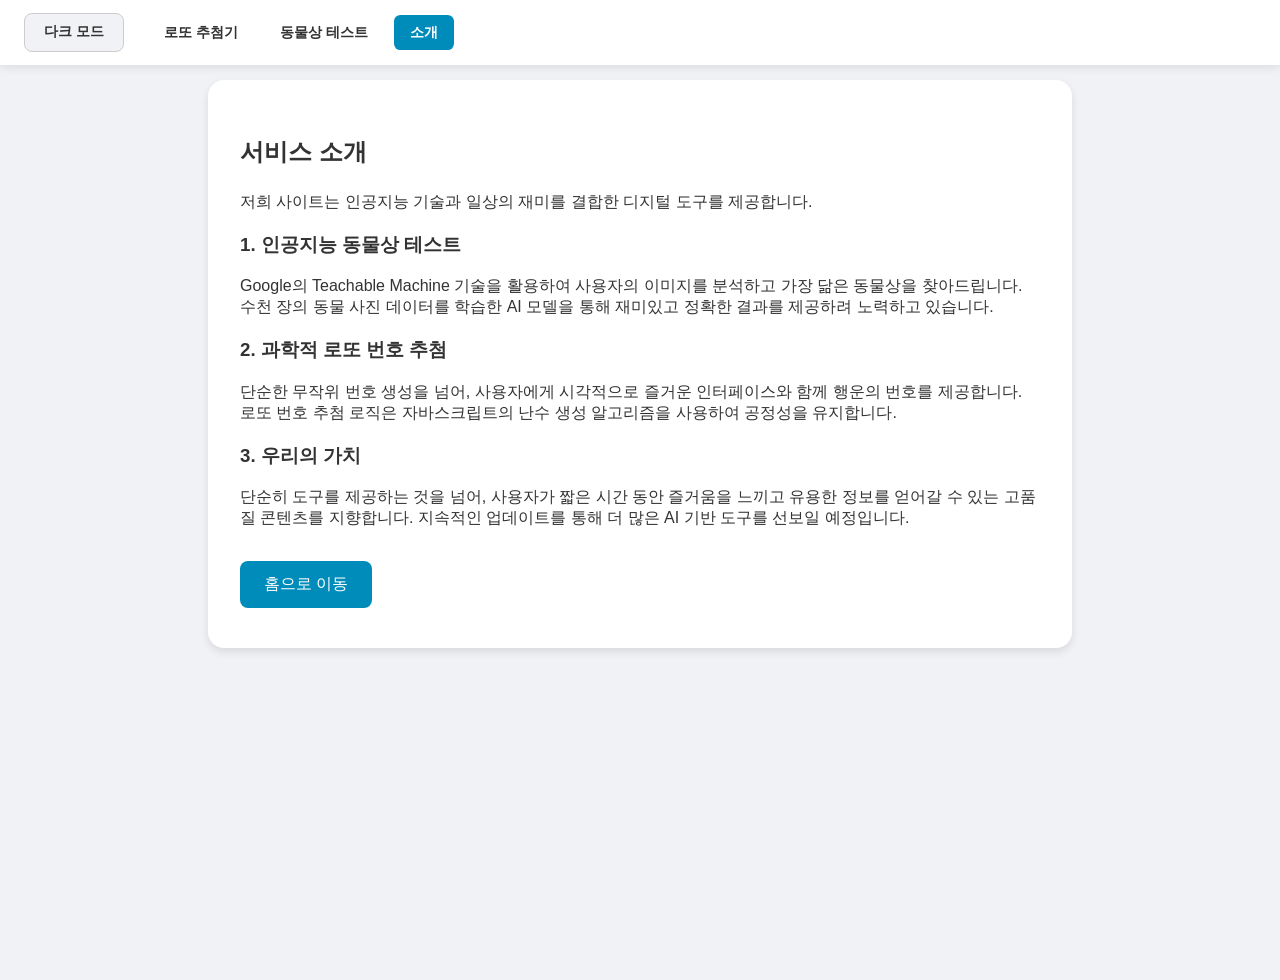
==== about.html @ 6eda0688 "chore: 애드센스 승인을 위한 필수 페이지 추가 및 콘텐츠 최적화" ====
<!DOCTYPE html>
<html lang="ko">
<head>
    <meta charset="UTF-8">
    <meta name="viewport" content="width=device-width, initial-scale=1.0">
    <title>사이트 소개 - AI & Lotto 서비스</title>
    <link rel="stylesheet" href="style.css">
</head>
<body>
    <header class="header-nav">
        <button id="theme-toggle" class="theme-toggle">다크 모드</button>
        <nav class="navbar">
            <a href="index.html">로또 추첨기</a>
            <a href="animal-test.html">동물상 테스트</a>
            <a href="about.html" class="active">소개</a>
        </nav>
    </header>

    <div class="container" style="max-width: 800px; text-align: left;">
        <h1>서비스 소개</h1>
        <p>저희 사이트는 인공지능 기술과 일상의 재미를 결합한 디지털 도구를 제공합니다.</p>
        
        <h3>1. 인공지능 동물상 테스트</h3>
        <p>Google의 Teachable Machine 기술을 활용하여 사용자의 이미지를 분석하고 가장 닮은 동물상을 찾아드립니다. 수천 장의 동물 사진 데이터를 학습한 AI 모델을 통해 재미있고 정확한 결과를 제공하려 노력하고 있습니다.</p>
        
        <h3>2. 과학적 로또 번호 추첨</h3>
        <p>단순한 무작위 번호 생성을 넘어, 사용자에게 시각적으로 즐거운 인터페이스와 함께 행운의 번호를 제공합니다. 로또 번호 추첨 로직은 자바스크립트의 난수 생성 알고리즘을 사용하여 공정성을 유지합니다.</p>
        
        <h3>3. 우리의 가치</h3>
        <p>단순히 도구를 제공하는 것을 넘어, 사용자가 짧은 시간 동안 즐거움을 느끼고 유용한 정보를 얻어갈 수 있는 고품질 콘텐츠를 지향합니다. 지속적인 업데이트를 통해 더 많은 AI 기반 도구를 선보일 예정입니다.</p>

        <div style="margin-top: 2rem;">
            <a href="index.html" class="generate-button" style="display: inline-block; text-decoration: none;">홈으로 이동</a>
        </div>
    </div>

    <script src="common.js"></script>
</body>
</html>
---- style.css ----
/* 푸터 스타일 */
.footer {
    margin-top: 3rem;
    padding: 2rem;
    text-align: center;
    font-size: 0.8rem;
    opacity: 0.7;
    border-top: 1px solid var(--shadow-color);
    width: 100%;
}

.footer-links {
    margin-bottom: 0.5rem;
}

.footer-links a {
    color: var(--text-color);
    text-decoration: none;
    margin: 0 5px;
}

.footer-links a:hover {
    text-decoration: underline;
}

article {
    width: 100%;
}

.info-content {
    background-color: var(--bg-color);
    padding: 1.5rem;
    border-radius: 0.8rem;
    border-left: 4px solid var(--button-bg);
}

.info-content h3 {
    margin-top: 0;
    color: var(--button-bg);
}

.info-content ul {
    padding-left: 1.2rem;
}

:root {
    --bg-color: #f0f2f5;
    --container-bg: #fff;
    --text-color: #333;
    --shadow-color: rgba(0, 0, 0, 0.1);
    --button-bg: #008CBA;
    --button-hover: #005f7a;
    --number-bg: #4CAF50;
    --number-text: white;
    --input-border: #ccc;
    --progress-bg: #e0e0e0;
}

[data-theme='dark'] {
    --bg-color: #1a1a1a;
    --container-bg: #2d2d2d;
    --text-color: #f0f2f5;
    --shadow-color: rgba(0, 0, 0, 0.5);
    --button-bg: #3498db;
    --button-hover: #2980b9;
    --number-bg: #27ae60;
    --input-border: #444;
    --progress-bg: #444;
}

body {
    font-family: 'Arial', sans-serif;
    background-color: var(--bg-color);
    color: var(--text-color);
    display: flex;
    flex-direction: column; /* 푸터 배치를 위해 변경 */
    align-items: center;
    min-height: 100vh;
    margin: 0;
    transition: background-color 0.3s, color 0.3s;
    padding: 5rem 0 0 0; 
}

.container {
    background-color: var(--container-bg);
    padding: 2.5rem;
    border-radius: 1rem;
    box-shadow: 0 4px 15px var(--shadow-color);
    text-align: center;
    transition: background-color 0.3s, box-shadow 0.3s;
    width: 90%;
    max-width: 600px; /* 약간 넓게 조정 */
    margin-bottom: 2rem;
}

h1 {
    color: var(--text-color);
    margin: 1.5rem 0;
    font-size: 1.8rem;
}

/* 상단 고정 헤더 영역 */
.header-nav {
    position: fixed;
    top: 0;
    left: 0;
    width: 100%;
    display: flex;
    align-items: center;
    padding: 0.8rem 1.5rem;
    gap: 1.5rem;
    z-index: 1000;
    background-color: var(--container-bg);
    box-shadow: 0 2px 10px var(--shadow-color);
    box-sizing: border-box;
}

.theme-toggle {
    padding: 0.6rem 1.2rem;
    cursor: pointer;
    background-color: var(--bg-color);
    color: var(--text-color);
    border: 1px solid var(--input-border);
    border-radius: 0.5rem;
    transition: background-color 0.3s, color 0.3s;
    white-space: nowrap;
    font-size: 0.85rem;
    font-weight: bold;
}

.navbar {
    display: flex;
    gap: 10px;
    margin-bottom: 0;
    padding: 0;
    background-color: transparent;
    box-shadow: none;
}

.navbar a {
    text-decoration: none;
    color: var(--text-color);
    font-weight: bold;
    padding: 8px 16px;
    border-radius: 0.4rem;
    transition: background-color 0.3s, color 0.3s;
    font-size: 0.9rem;
    white-space: nowrap;
}

.navbar a:hover {
    background-color: var(--container-bg);
}

.navbar a.active {
    background-color: var(--button-bg);
    color: white;
}

.container {
    background-color: var(--container-bg);
    padding: 2rem;
    border-radius: 1rem;
    box-shadow: 0 4px 8px var(--shadow-color);
    text-align: center;
    transition: background-color 0.3s, box-shadow 0.3s;
    width: 90%;
    max-width: 500px;
}

h1 {
    color: var(--text-color);
    margin: 1.5rem 0;
    font-size: 1.5rem;
}

/* Animal Test Section */
.animal-test-section {
    margin-bottom: 2rem;
}

.upload-container {
    margin: 1rem 0;
}

.file-input {
    display: none;
}

.upload-label {
    display: flex;
    flex-direction: column;
    align-items: center;
    padding: 2rem;
    border: 2px dashed var(--input-border);
    border-radius: 1rem;
    cursor: pointer;
    transition: background-color 0.3s;
}

.upload-label:hover {
    background-color: var(--bg-color);
}

.upload-icon {
    font-size: 3rem;
    margin-bottom: 0.5rem;
}

.preview-container {
    margin: 1.5rem auto;
    width: 200px;
    height: 200px;
    border-radius: 10px;
    overflow: hidden;
    box-shadow: 0 2px 5px var(--shadow-color);
}

#face-image {
    width: 100%;
    height: 100%;
    object-fit: cover;
}

.label-container {
    margin: 1.5rem 0;
}

.label-wrapper {
    display: flex;
    align-items: center;
    gap: 10px;
    margin-bottom: 10px;
    font-size: 1rem;
}

.label-wrapper span:first-child {
    width: 70px;
    text-align: left;
    font-weight: bold;
}

.label-wrapper span:last-child {
    width: 45px;
    text-align: right;
}

.progress-bar {
    flex-grow: 1;
    height: 12px;
    background-color: var(--progress-bg);
    border-radius: 6px;
    overflow: hidden;
}

.progress {
    height: 100%;
    background-color: var(--button-bg);
    transition: width 0.5s ease;
}

.info-text {
    font-size: 0.85rem;
    opacity: 0.7;
    margin-top: 1rem;
}

/* Lotto Section */
.numbers-container {
    display: flex;
    justify-content: center;
    gap: 0.5rem;
    margin-bottom: 1.5rem;
}

.number {
    width: 40px;
    height: 40px;
    border-radius: 50%;
    background-color: var(--number-bg);
    color: var(--number-text);
    display: flex;
    justify-content: center;
    align-items: center;
    font-size: 1.1rem;
    font-weight: bold;
}

/* Common Elements */
.generate-button {
    background-color: var(--button-bg);
    color: white;
    padding: 0.8rem 1.5rem;
    border: none;
    border-radius: 0.5rem;
    cursor: pointer;
    font-size: 1rem;
    transition: background-color 0.3s;
    margin-bottom: 0.5rem;
}

.generate-button:hover {
    background-color: var(--button-hover);
}

/* Contact & Comments */
.contact-section, .comments-section {
    margin-top: 2rem;
}

hr {
    border: none;
    border-top: 1px solid var(--shadow-color);
    margin: 1.5rem 0;
}

.contact-form {
    text-align: left;
}

.form-group {
    margin-bottom: 1rem;
}

.form-group label {
    display: block;
    margin-bottom: 0.3rem;
    font-weight: bold;
    font-size: 0.9rem;
}

.form-group input,
.form-group textarea {
    width: 100%;
    padding: 0.6rem;
    border: 1px solid var(--input-border);
    border-radius: 0.4rem;
    background-color: var(--container-bg);
    color: var(--text-color);
    box-sizing: border-box;
}

.form-group textarea {
    height: 80px;
    resize: vertical;
}

.submit-button {
    width: 100%;
    background-color: var(--number-bg);
    color: white;
    padding: 0.8rem;
    border: none;
    border-radius: 0.5rem;
    cursor: pointer;
    font-size: 1rem;
    transition: background-color 0.3s;
}

.submit-button:hover {
    filter: brightness(0.9);
}
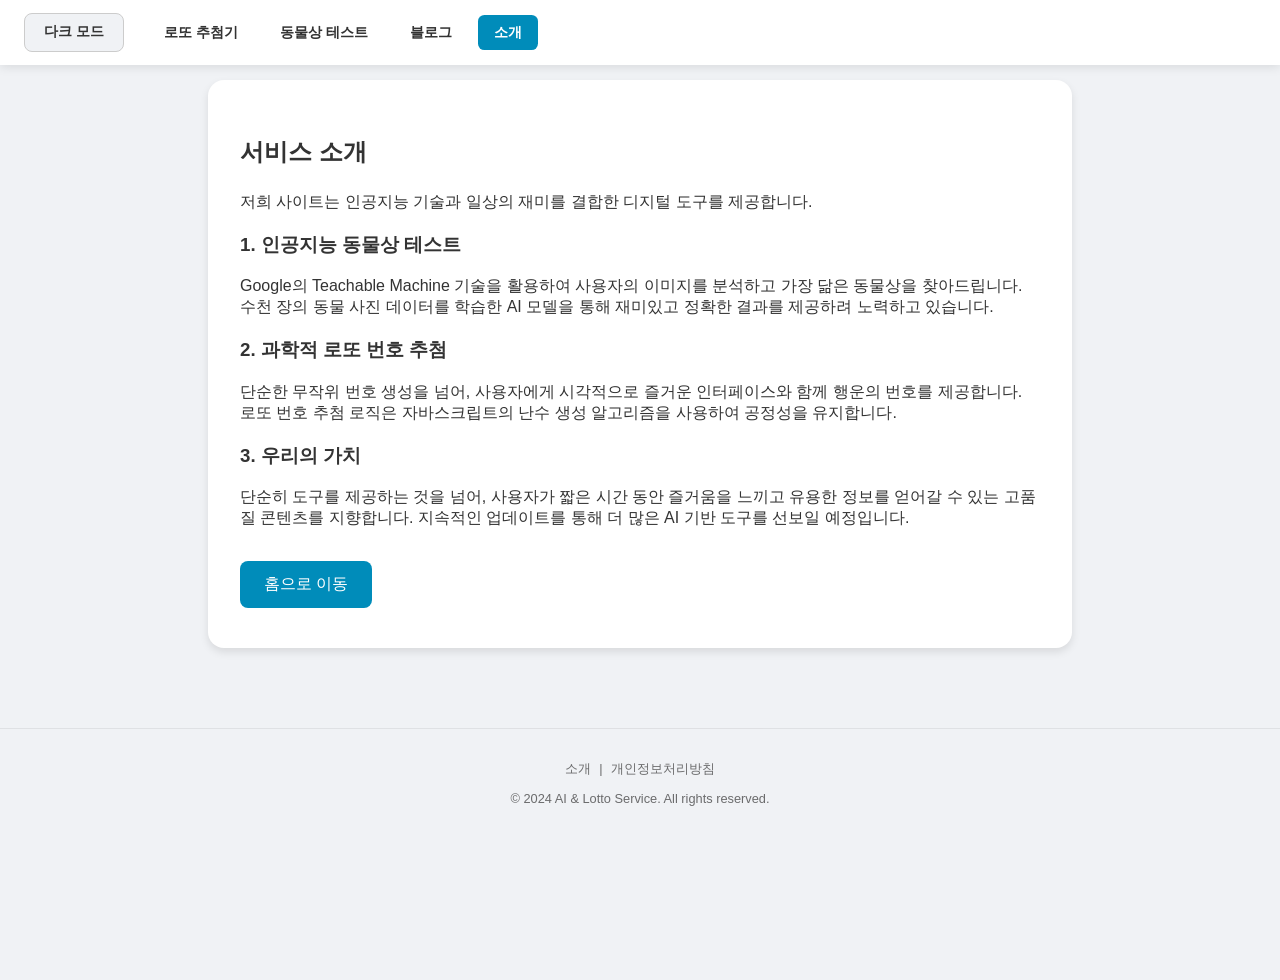
==== commit a0bd0012: "feat: 애드센스 승인을 위한 블로그 게시글 및 정보성 콘텐츠 보강" ====
--- a/about.html
+++ b/about.html
@@ -12,6 +12,7 @@
         <nav class="navbar">
             <a href="index.html">로또 추첨기</a>
             <a href="animal-test.html">동물상 테스트</a>
+            <a href="blog.html">블로그</a>
             <a href="about.html" class="active">소개</a>
         </nav>
     </header>
@@ -34,6 +35,14 @@
         </div>
     </div>
 
+    <footer class="footer">
+        <div class="footer-links">
+            <a href="about.html">소개</a> | 
+            <a href="privacy.html">개인정보처리방침</a>
+        </div>
+        <p>&copy; 2024 AI & Lotto Service. All rights reserved.</p>
+    </footer>
+
     <script src="common.js"></script>
 </body>
 </html>
